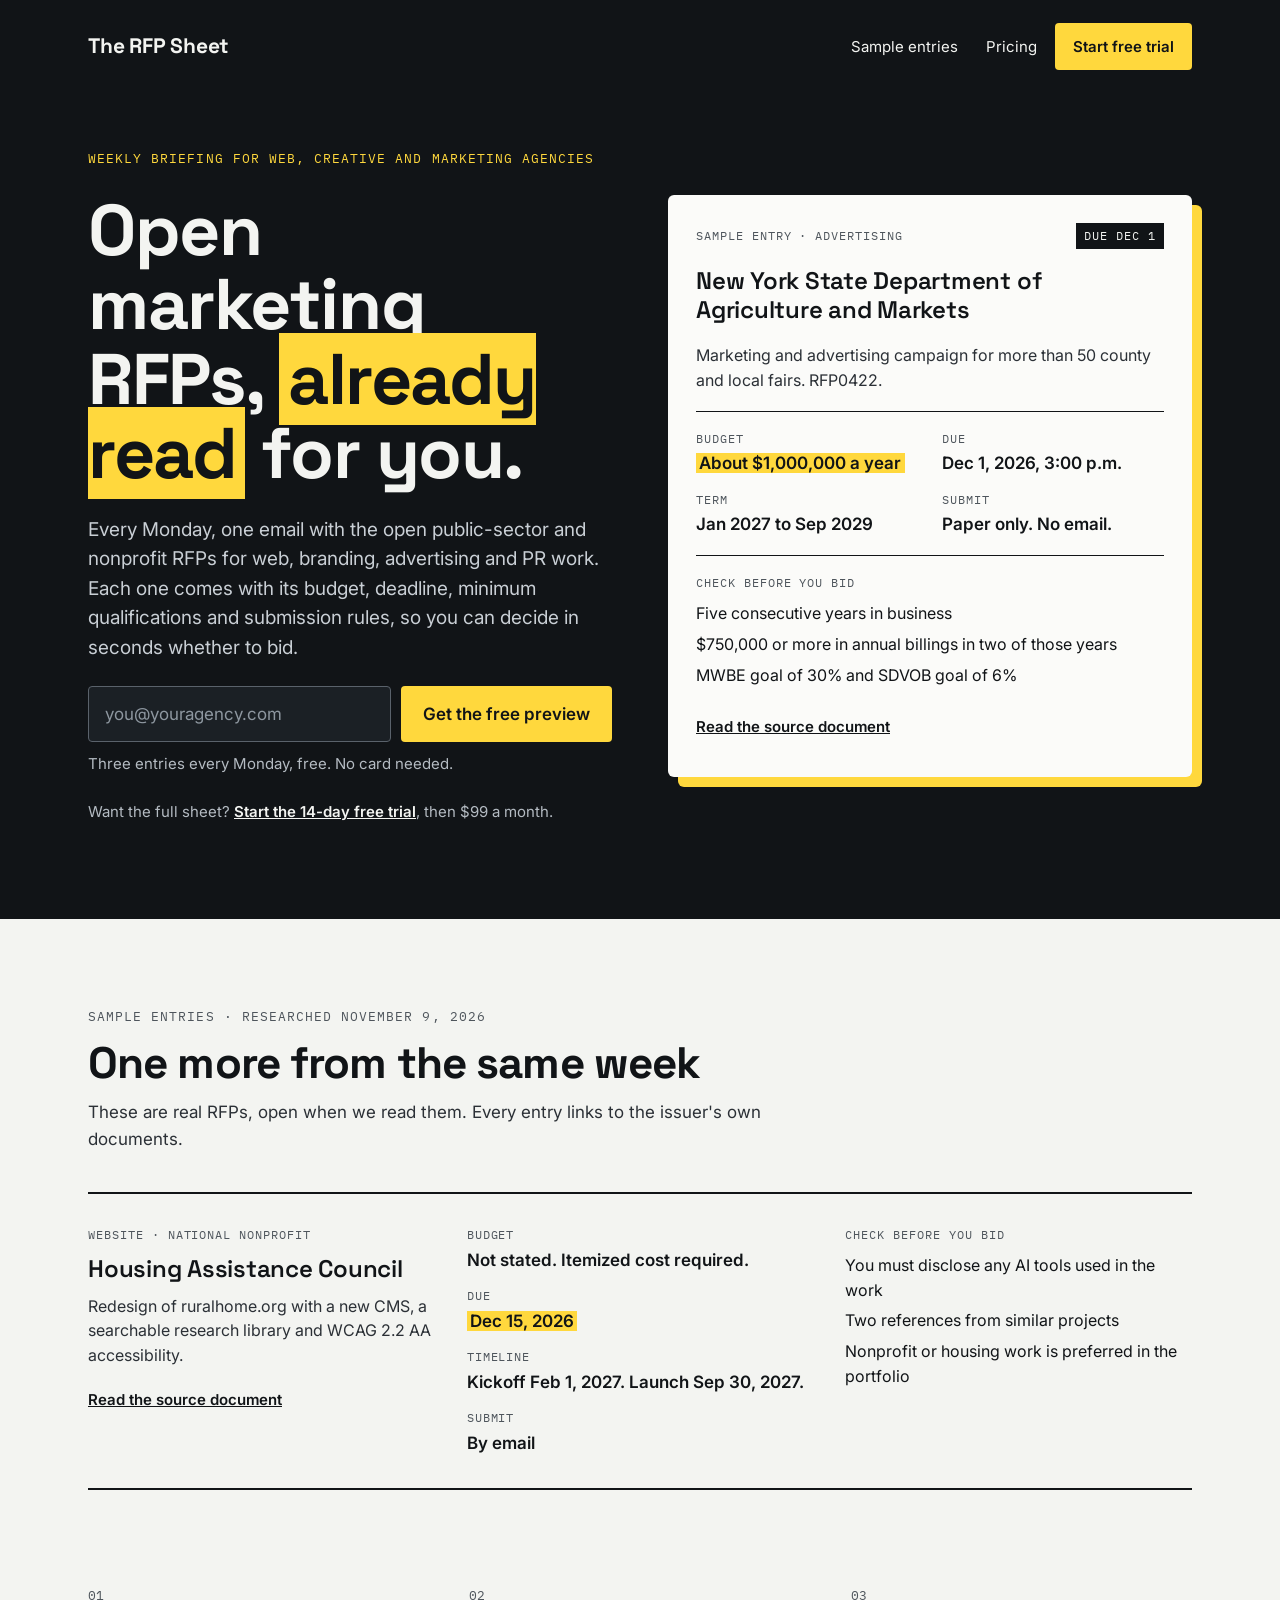
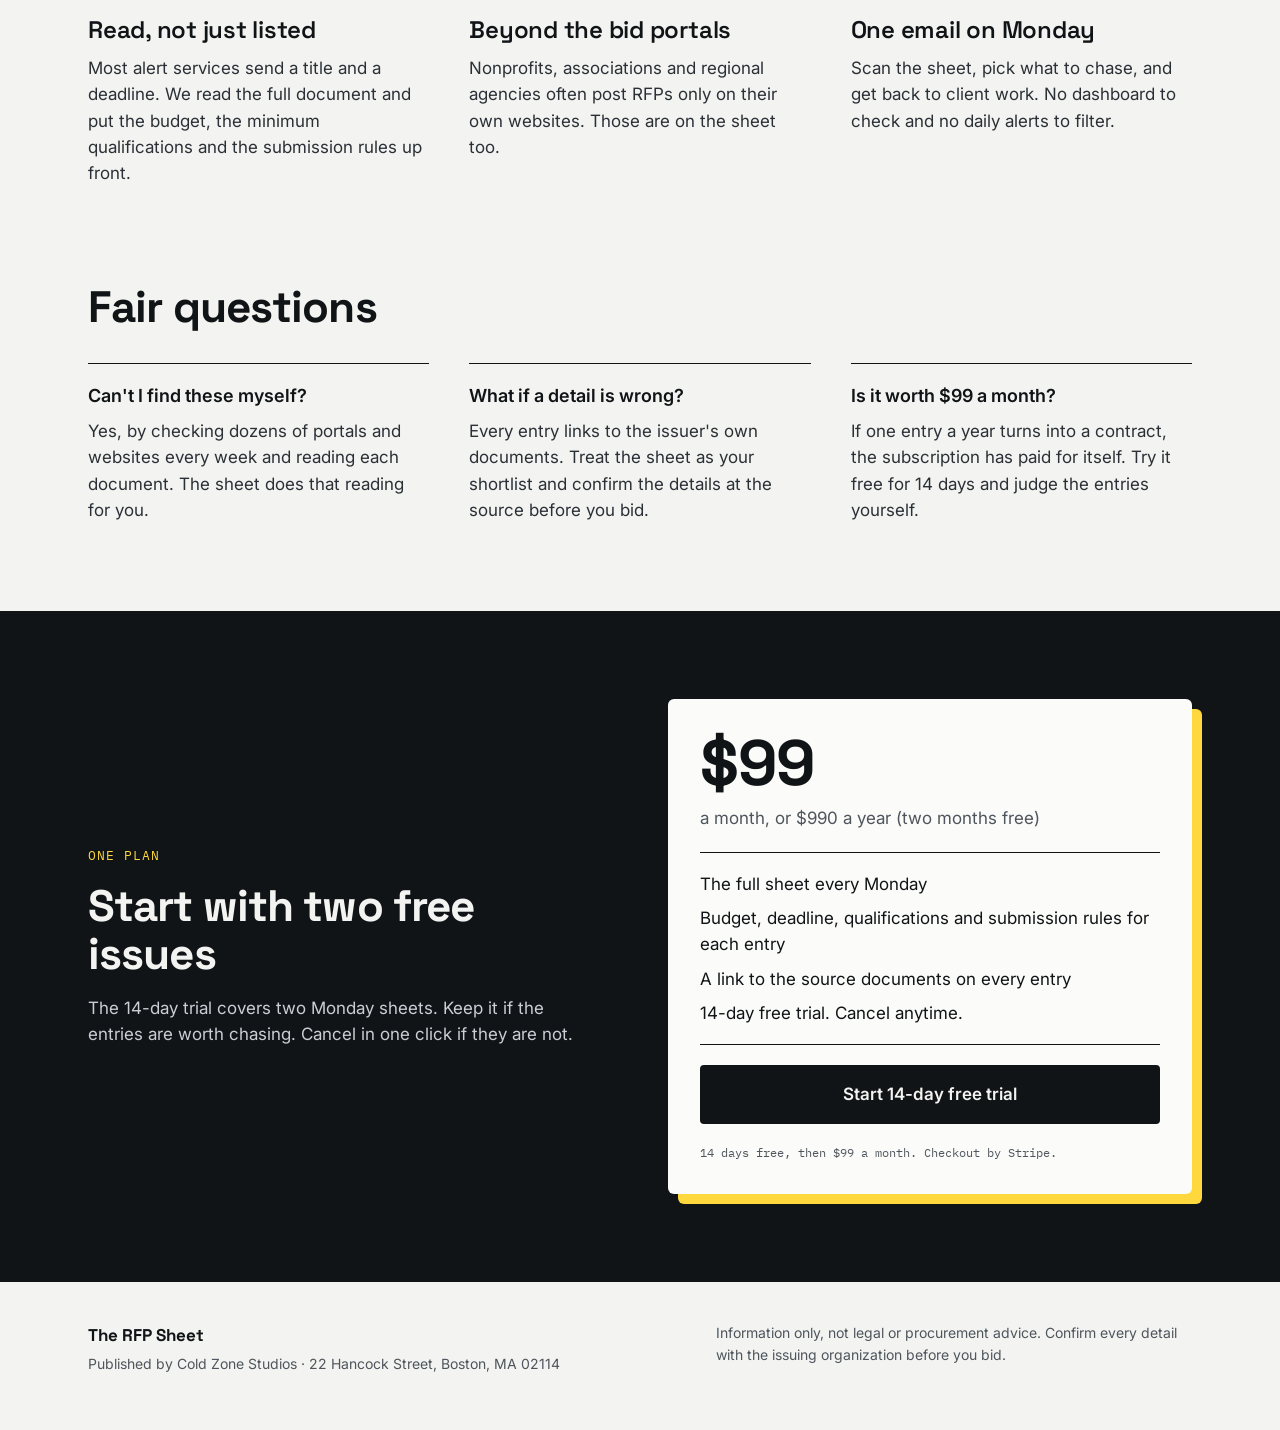
==== index.html @ 3661c415 "Add the RFP Sheet landing page One self-contained page. The free-preview form posts to Buttondown an" ====
<!doctype html>
<html lang="en">
<head>
<meta charset="utf-8">
<meta name="viewport" content="width=device-width, initial-scale=1">
<title>The RFP Sheet: open marketing RFPs, already read for you</title>
<meta name="description" content="A Monday email of open public-sector and nonprofit RFPs for web, creative and marketing agencies. Each entry gives the budget, deadline, qualifications and submission rules.">
<link rel="canonical" href="https://www.rfpsheet.com/">
<meta property="og:type" content="website">
<meta property="og:url" content="https://www.rfpsheet.com/">
<meta property="og:title" content="The RFP Sheet: open marketing RFPs, already read for you">
<meta property="og:description" content="A Monday email of open public-sector and nonprofit RFPs for agencies, with the budget, deadline, qualifications and submission rules for each.">
<link rel="icon" href="data:image/svg+xml,%3Csvg xmlns='http://www.w3.org/2000/svg' viewBox='0 0 32 32'%3E%3Crect width='32' height='32' rx='4' fill='%23111417'/%3E%3Crect x='7' y='9' width='18' height='4' fill='%23FFD83D'/%3E%3Crect x='7' y='16' width='18' height='2' fill='%23F3F4F1'/%3E%3Crect x='7' y='21' width='12' height='2' fill='%23F3F4F1'/%3E%3C/svg%3E">
<link rel="preconnect" href="https://fonts.googleapis.com">
<link rel="preconnect" href="https://fonts.gstatic.com" crossorigin>
<link href="https://fonts.googleapis.com/css2?family=IBM+Plex+Mono:wght@400;500&family=Inter:wght@400;500;600&family=Space+Grotesk:wght@500;600;700&display=swap" rel="stylesheet">
<style>
:root { --accent: #FFD83D; }
html { scroll-behavior: smooth; }
body { margin: 0; background: #F3F4F1; }
a { color: #111417; }
a:hover { color: #3A4047; }
a:focus-visible, button:focus-visible, input:focus-visible { outline: 3px solid var(--accent); outline-offset: 2px; }
.signup input::placeholder { color: #8E97A0; }
.signup button:hover { filter: brightness(0.94); }
.sr-only { position: absolute; width: 1px; height: 1px; padding: 0; margin: -1px; overflow: hidden; clip: rect(0, 0, 0, 0); white-space: nowrap; border: 0; }
@media (prefers-reduced-motion: reduce) { html { scroll-behavior: auto; } }
</style>
</head>
<body>
<div id="top" style="background: #F3F4F1; color: #111417; font-family: 'Inter', system-ui, sans-serif; font-size: 17px; line-height: 1.55">

<div style="background: #111417; color: #F3F4F1">
<div style="max-width: 1160px; margin: 0 auto; padding: 0 28px; box-sizing: border-box">

<header style="display: flex; justify-content: space-between; align-items: center; flex-wrap: wrap; gap: 12px; padding: 20px 0">
<a href="#top" style="font-family: 'Space Grotesk', system-ui, sans-serif; font-weight: 700; font-size: 21px; letter-spacing: -0.01em; color: #F3F4F1; text-decoration: none; padding: 10px 0">The RFP Sheet</a>
<nav style="display: flex; align-items: center; flex-wrap: wrap; gap: 8px">
<a href="#sample" style="color: #F3F4F1; font-size: 15px; text-decoration: none; padding: 12px 10px">Sample entries</a>
<a href="#pricing" style="color: #F3F4F1; font-size: 15px; text-decoration: none; padding: 12px 10px">Pricing</a>
<a href="https://buttondown.com/rfpsheet/buy" style="background: var(--accent); color: #111417; font-size: 15px; font-weight: 600; text-decoration: none; padding: 12px 18px; border-radius: 4px">Start free trial</a>
</nav>
</header>

<div style="display: grid; grid-template-columns: repeat(auto-fit, minmax(min(440px, 100%), 1fr)); gap: 56px; align-items: center; padding: 56px 0 96px; min-height: 480px">

<div style="display: flex; flex-direction: column; gap: 24px">
<div style="font-family: 'IBM Plex Mono', ui-monospace, monospace; font-size: 13px; letter-spacing: 0.08em; text-transform: uppercase; color: var(--accent)">Weekly briefing for web, creative and marketing agencies</div>
<h1 style="font-family: 'Space Grotesk', system-ui, sans-serif; font-weight: 700; font-size: clamp(40px, 5.6vw, 72px); line-height: 1.04; letter-spacing: -0.02em; margin: 0; text-wrap: balance">Open marketing RFPs, <span style="background: var(--accent); color: #111417; padding: 0 0.12em">already read</span> for you.</h1>
<p style="font-size: 19px; color: #C9CFD5; max-width: 34em; margin: 0; text-wrap: pretty">Every Monday, one email with the open public-sector and nonprofit RFPs for web, branding, advertising and PR work. Each one comes with its budget, deadline, minimum qualifications and submission rules, so you can decide in seconds whether to bid.</p>
<form class="signup" action="https://buttondown.com/api/emails/embed-subscribe/rfpsheet" method="post" style="display: flex; flex-wrap: wrap; gap: 10px; max-width: 540px; margin: 0">
<label for="bd-email" class="sr-only">Email address</label>
<input type="email" name="email" id="bd-email" required autocomplete="email" placeholder="you@youragency.com" style="flex: 1 1 240px; min-width: 0; box-sizing: border-box; font: inherit; font-size: 17px; padding: 14px 16px; border: 1px solid #5A626B; border-radius: 4px; background: #1B2025; color: #F3F4F1">
<button type="submit" style="flex: 0 0 auto; font: inherit; font-weight: 600; font-size: 17px; cursor: pointer; background: var(--accent); color: #111417; border: 0; padding: 15px 22px; border-radius: 4px">Get the free preview</button>
<p class="signup-note" role="status" style="flex: 1 1 100%; margin: 0; font-size: 15px; color: #B4BBC2">Three entries every Monday, free. No card needed.</p>
</form>
<p style="margin: 0; font-size: 15px; color: #B4BBC2">Want the full sheet? <a href="https://buttondown.com/rfpsheet/buy" style="color: #F3F4F1; font-weight: 600">Start the 14-day free trial</a>, then $99 a month.</p>
</div>

<div style="background: #FBFBF9; color: #111417; border-radius: 6px; padding: 28px; display: flex; flex-direction: column; gap: 18px; box-shadow: 10px 10px 0 var(--accent)">
<div style="display: flex; justify-content: space-between; align-items: center; flex-wrap: wrap; gap: 8px; font-family: 'IBM Plex Mono', ui-monospace, monospace; font-size: 12px; letter-spacing: 0.08em; text-transform: uppercase">
<span style="color: #4E555C">Sample entry · Advertising</span>
<span style="background: #111417; color: #F3F4F1; padding: 4px 8px">Due Dec 1</span>
</div>
<h2 style="font-family: 'Space Grotesk', system-ui, sans-serif; font-weight: 600; font-size: 24px; line-height: 1.2; letter-spacing: -0.01em; margin: 0">New York State Department of Agriculture and Markets</h2>
<p style="margin: 0; font-size: 16px; color: #2B3036">Marketing and advertising campaign for more than 50 county and local fairs. RFP0422.</p>
<dl style="display: grid; grid-template-columns: repeat(auto-fit, minmax(min(180px, 100%), 1fr)); gap: 14px 24px; margin: 0; padding: 18px 0; border-top: 1px solid #111417; border-bottom: 1px solid #111417">
<div style="display: flex; flex-direction: column; gap: 2px">
<dt style="font-family: 'IBM Plex Mono', ui-monospace, monospace; font-size: 12px; letter-spacing: 0.08em; text-transform: uppercase; color: #4E555C">Budget</dt>
<dd style="margin: 0; font-weight: 600"><span style="background: var(--accent); padding: 0 0.2em">About $1,000,000 a year</span></dd>
</div>
<div style="display: flex; flex-direction: column; gap: 2px">
<dt style="font-family: 'IBM Plex Mono', ui-monospace, monospace; font-size: 12px; letter-spacing: 0.08em; text-transform: uppercase; color: #4E555C">Due</dt>
<dd style="margin: 0; font-weight: 600">Dec 1, 2026, 3:00 p.m.</dd>
</div>
<div style="display: flex; flex-direction: column; gap: 2px">
<dt style="font-family: 'IBM Plex Mono', ui-monospace, monospace; font-size: 12px; letter-spacing: 0.08em; text-transform: uppercase; color: #4E555C">Term</dt>
<dd style="margin: 0; font-weight: 600">Jan 2027 to Sep 2029</dd>
</div>
<div style="display: flex; flex-direction: column; gap: 2px">
<dt style="font-family: 'IBM Plex Mono', ui-monospace, monospace; font-size: 12px; letter-spacing: 0.08em; text-transform: uppercase; color: #4E555C">Submit</dt>
<dd style="margin: 0; font-weight: 600">Paper only. No email.</dd>
</div>
</dl>
<div style="display: flex; flex-direction: column; gap: 8px">
<div style="font-family: 'IBM Plex Mono', ui-monospace, monospace; font-size: 12px; letter-spacing: 0.08em; text-transform: uppercase; color: #4E555C">Check before you bid</div>
<ul style="list-style: none; margin: 0; padding: 0; display: flex; flex-direction: column; gap: 6px; font-size: 16px">
<li>Five consecutive years in business</li>
<li>$750,000 or more in annual billings in two of those years</li>
<li>MWBE goal of 30% and SDVOB goal of 6%</li>
</ul>
</div>
<a href="https://agriculture.ny.gov/system/files/documents/2026/10/requestforproposals_rfp0422_marketingandadvertisingfornewyorkstatecountyandlocalfairs.pdf" style="font-size: 15px; font-weight: 600; padding: 10px 0">Read the source document</a>
</div>

</div>
</div>
</div>

<div id="sample" style="max-width: 1160px; margin: 0 auto; padding: 88px 28px 32px; box-sizing: border-box; display: flex; flex-direction: column; gap: 40px">
<div style="display: flex; flex-direction: column; gap: 12px; max-width: 720px">
<div style="font-family: 'IBM Plex Mono', ui-monospace, monospace; font-size: 13px; letter-spacing: 0.08em; text-transform: uppercase; color: #4E555C">Sample entries · Researched November 9, 2026</div>
<h2 style="font-family: 'Space Grotesk', system-ui, sans-serif; font-weight: 700; font-size: clamp(30px, 3.6vw, 44px); line-height: 1.1; letter-spacing: -0.02em; margin: 0">One more from the same week</h2>
<p style="margin: 0; color: #2B3036">These are real RFPs, open when we read them. Every entry links to the issuer's own documents.</p>
</div>

<div style="display: flex; flex-direction: column">

<div style="border-top: 2px solid #111417; border-bottom: 2px solid #111417; padding: 32px 0; display: grid; grid-template-columns: repeat(auto-fit, minmax(min(300px, 100%), 1fr)); gap: 32px">
<div style="display: flex; flex-direction: column; gap: 10px">
<div style="font-family: 'IBM Plex Mono', ui-monospace, monospace; font-size: 12px; letter-spacing: 0.08em; text-transform: uppercase; color: #4E555C">Website · National nonprofit</div>
<h3 style="font-family: 'Space Grotesk', system-ui, sans-serif; font-weight: 600; font-size: 24px; line-height: 1.2; letter-spacing: -0.01em; margin: 0">Housing Assistance Council</h3>
<p style="margin: 0; font-size: 16px; color: #2B3036">Redesign of ruralhome.org with a new CMS, a searchable research library and WCAG 2.2 AA accessibility.</p>
<a href="http://ruralhome.org/rfp-website-redesign/" style="font-size: 15px; font-weight: 600; padding: 10px 0">Read the source document</a>
</div>
<dl style="display: flex; flex-direction: column; gap: 14px; margin: 0">
<div style="display: flex; flex-direction: column; gap: 2px">
<dt style="font-family: 'IBM Plex Mono', ui-monospace, monospace; font-size: 12px; letter-spacing: 0.08em; text-transform: uppercase; color: #4E555C">Budget</dt>
<dd style="margin: 0; font-weight: 600">Not stated. Itemized cost required.</dd>
</div>
<div style="display: flex; flex-direction: column; gap: 2px">
<dt style="font-family: 'IBM Plex Mono', ui-monospace, monospace; font-size: 12px; letter-spacing: 0.08em; text-transform: uppercase; color: #4E555C">Due</dt>
<dd style="margin: 0; font-weight: 600"><span style="background: var(--accent); padding: 0 0.2em">Dec 15, 2026</span></dd>
</div>
<div style="display: flex; flex-direction: column; gap: 2px">
<dt style="font-family: 'IBM Plex Mono', ui-monospace, monospace; font-size: 12px; letter-spacing: 0.08em; text-transform: uppercase; color: #4E555C">Timeline</dt>
<dd style="margin: 0; font-weight: 600">Kickoff Feb 1, 2027. Launch Sep 30, 2027.</dd>
</div>
<div style="display: flex; flex-direction: column; gap: 2px">
<dt style="font-family: 'IBM Plex Mono', ui-monospace, monospace; font-size: 12px; letter-spacing: 0.08em; text-transform: uppercase; color: #4E555C">Submit</dt>
<dd style="margin: 0; font-weight: 600">By email</dd>
</div>
</dl>
<div style="display: flex; flex-direction: column; gap: 8px">
<div style="font-family: 'IBM Plex Mono', ui-monospace, monospace; font-size: 12px; letter-spacing: 0.08em; text-transform: uppercase; color: #4E555C">Check before you bid</div>
<ul style="list-style: none; margin: 0; padding: 0; display: flex; flex-direction: column; gap: 6px; font-size: 16px">
<li>You must disclose any AI tools used in the work</li>
<li>Two references from similar projects</li>
<li>Nonprofit or housing work is preferred in the portfolio</li>
</ul>
</div>
</div>

</div>
</div>

<div style="max-width: 1160px; margin: 0 auto; padding: 64px 28px; box-sizing: border-box; display: grid; grid-template-columns: repeat(auto-fit, minmax(min(280px, 100%), 1fr)); gap: 40px">
<div style="display: flex; flex-direction: column; gap: 10px">
<div style="font-family: 'IBM Plex Mono', ui-monospace, monospace; font-size: 13px; color: #4E555C">01</div>
<h3 style="font-family: 'Space Grotesk', system-ui, sans-serif; font-weight: 600; font-size: 24px; line-height: 1.2; letter-spacing: -0.01em; margin: 0">Read, not just listed</h3>
<p style="margin: 0; color: #2B3036">Most alert services send a title and a deadline. We read the full document and put the budget, the minimum qualifications and the submission rules up front.</p>
</div>
<div style="display: flex; flex-direction: column; gap: 10px">
<div style="font-family: 'IBM Plex Mono', ui-monospace, monospace; font-size: 13px; color: #4E555C">02</div>
<h3 style="font-family: 'Space Grotesk', system-ui, sans-serif; font-weight: 600; font-size: 24px; line-height: 1.2; letter-spacing: -0.01em; margin: 0">Beyond the bid portals</h3>
<p style="margin: 0; color: #2B3036">Nonprofits, associations and regional agencies often post RFPs only on their own websites. Those are on the sheet too.</p>
</div>
<div style="display: flex; flex-direction: column; gap: 10px">
<div style="font-family: 'IBM Plex Mono', ui-monospace, monospace; font-size: 13px; color: #4E555C">03</div>
<h3 style="font-family: 'Space Grotesk', system-ui, sans-serif; font-weight: 600; font-size: 24px; line-height: 1.2; letter-spacing: -0.01em; margin: 0">One email on Monday</h3>
<p style="margin: 0; color: #2B3036">Scan the sheet, pick what to chase, and get back to client work. No dashboard to check and no daily alerts to filter.</p>
</div>
</div>

<div style="max-width: 1160px; margin: 0 auto; padding: 32px 28px 88px; box-sizing: border-box; display: flex; flex-direction: column; gap: 32px">
<h2 style="font-family: 'Space Grotesk', system-ui, sans-serif; font-weight: 700; font-size: clamp(30px, 3.6vw, 44px); line-height: 1.1; letter-spacing: -0.02em; margin: 0">Fair questions</h2>
<div style="display: grid; grid-template-columns: repeat(auto-fit, minmax(min(280px, 100%), 1fr)); gap: 40px">
<div style="display: flex; flex-direction: column; gap: 8px; border-top: 1px solid #111417; padding-top: 18px">
<h3 style="font-family: 'Inter', system-ui, sans-serif; font-weight: 600; font-size: 18px; margin: 0">Can't I find these myself?</h3>
<p style="margin: 0; color: #2B3036">Yes, by checking dozens of portals and websites every week and reading each document. The sheet does that reading for you.</p>
</div>
<div style="display: flex; flex-direction: column; gap: 8px; border-top: 1px solid #111417; padding-top: 18px">
<h3 style="font-family: 'Inter', system-ui, sans-serif; font-weight: 600; font-size: 18px; margin: 0">What if a detail is wrong?</h3>
<p style="margin: 0; color: #2B3036">Every entry links to the issuer's own documents. Treat the sheet as your shortlist and confirm the details at the source before you bid.</p>
</div>
<div style="display: flex; flex-direction: column; gap: 8px; border-top: 1px solid #111417; padding-top: 18px">
<h3 style="font-family: 'Inter', system-ui, sans-serif; font-weight: 600; font-size: 18px; margin: 0">Is it worth $99 a month?</h3>
<p style="margin: 0; color: #2B3036">If one entry a year turns into a contract, the subscription has paid for itself. Try it free for 14 days and judge the entries yourself.</p>
</div>
</div>
</div>

<div id="pricing" style="background: #111417; color: #F3F4F1">
<div style="max-width: 1160px; margin: 0 auto; padding: 88px 28px; box-sizing: border-box; display: grid; grid-template-columns: repeat(auto-fit, minmax(min(380px, 100%), 1fr)); gap: 56px; align-items: center">
<div style="display: flex; flex-direction: column; gap: 16px">
<div style="font-family: 'IBM Plex Mono', ui-monospace, monospace; font-size: 13px; letter-spacing: 0.08em; text-transform: uppercase; color: var(--accent)">One plan</div>
<h2 style="font-family: 'Space Grotesk', system-ui, sans-serif; font-weight: 700; font-size: clamp(30px, 3.6vw, 44px); line-height: 1.1; letter-spacing: -0.02em; margin: 0">Start with two free issues</h2>
<p style="margin: 0; color: #C9CFD5; max-width: 30em">The 14-day trial covers two Monday sheets. Keep it if the entries are worth chasing. Cancel in one click if they are not.</p>
</div>
<div style="background: #FBFBF9; color: #111417; border-radius: 6px; padding: 32px; display: flex; flex-direction: column; gap: 20px; box-shadow: 10px 10px 0 var(--accent)">
<div style="display: flex; align-items: baseline; flex-wrap: wrap; gap: 10px">
<span style="font-family: 'Space Grotesk', system-ui, sans-serif; font-weight: 700; font-size: 64px; line-height: 1; letter-spacing: -0.02em">$99</span>
<span style="font-size: 17px; color: #4E555C">a month, or $990 a year (two months free)</span>
</div>
<ul style="list-style: none; margin: 0; padding: 18px 0; display: flex; flex-direction: column; gap: 8px; border-top: 1px solid #111417; border-bottom: 1px solid #111417">
<li>The full sheet every Monday</li>
<li>Budget, deadline, qualifications and submission rules for each entry</li>
<li>A link to the source documents on every entry</li>
<li>14-day free trial. Cancel anytime.</li>
</ul>
<a href="https://buttondown.com/rfpsheet/buy" style="background: #111417; color: #F3F4F1; font-weight: 600; font-size: 17px; text-decoration: none; text-align: center; padding: 16px 22px; border-radius: 4px">Start 14-day free trial</a>
<div style="font-family: 'IBM Plex Mono', ui-monospace, monospace; font-size: 12px; color: #4E555C">14 days free, then $99 a month. Checkout by Stripe.</div>
</div>
</div>
</div>

<footer style="max-width: 1160px; margin: 0 auto; padding: 40px 28px 56px; box-sizing: border-box; display: flex; justify-content: space-between; flex-wrap: wrap; gap: 16px 40px; font-size: 14px; color: #4E555C">
<div style="display: flex; flex-direction: column; gap: 4px">
<div style="font-family: 'Space Grotesk', system-ui, sans-serif; font-weight: 700; font-size: 17px; color: #111417">The RFP Sheet</div>
<div>Published by Cold Zone Studios · 22 Hancock Street, Boston, MA 02114</div>
</div>
<div style="max-width: 34em">Information only, not legal or procurement advice. Confirm every detail with the issuing organization before you bid.</div>
</footer>

</div>
<script>
// On any host other than the live site (for example a preview), keep the form from posting.
(function () {
  var live = /(^|\.)rfpsheet\.com$/.test(location.hostname);
  if (live) return;
  var form = document.querySelector('form.signup');
  if (!form) return;
  form.addEventListener('submit', function (event) {
    event.preventDefault();
    var note = form.querySelector('.signup-note');
    if (note) note.textContent = 'Preview only: sign-up works once this page is live at rfpsheet.com.';
  });
})();
</script>
</body>
</html>
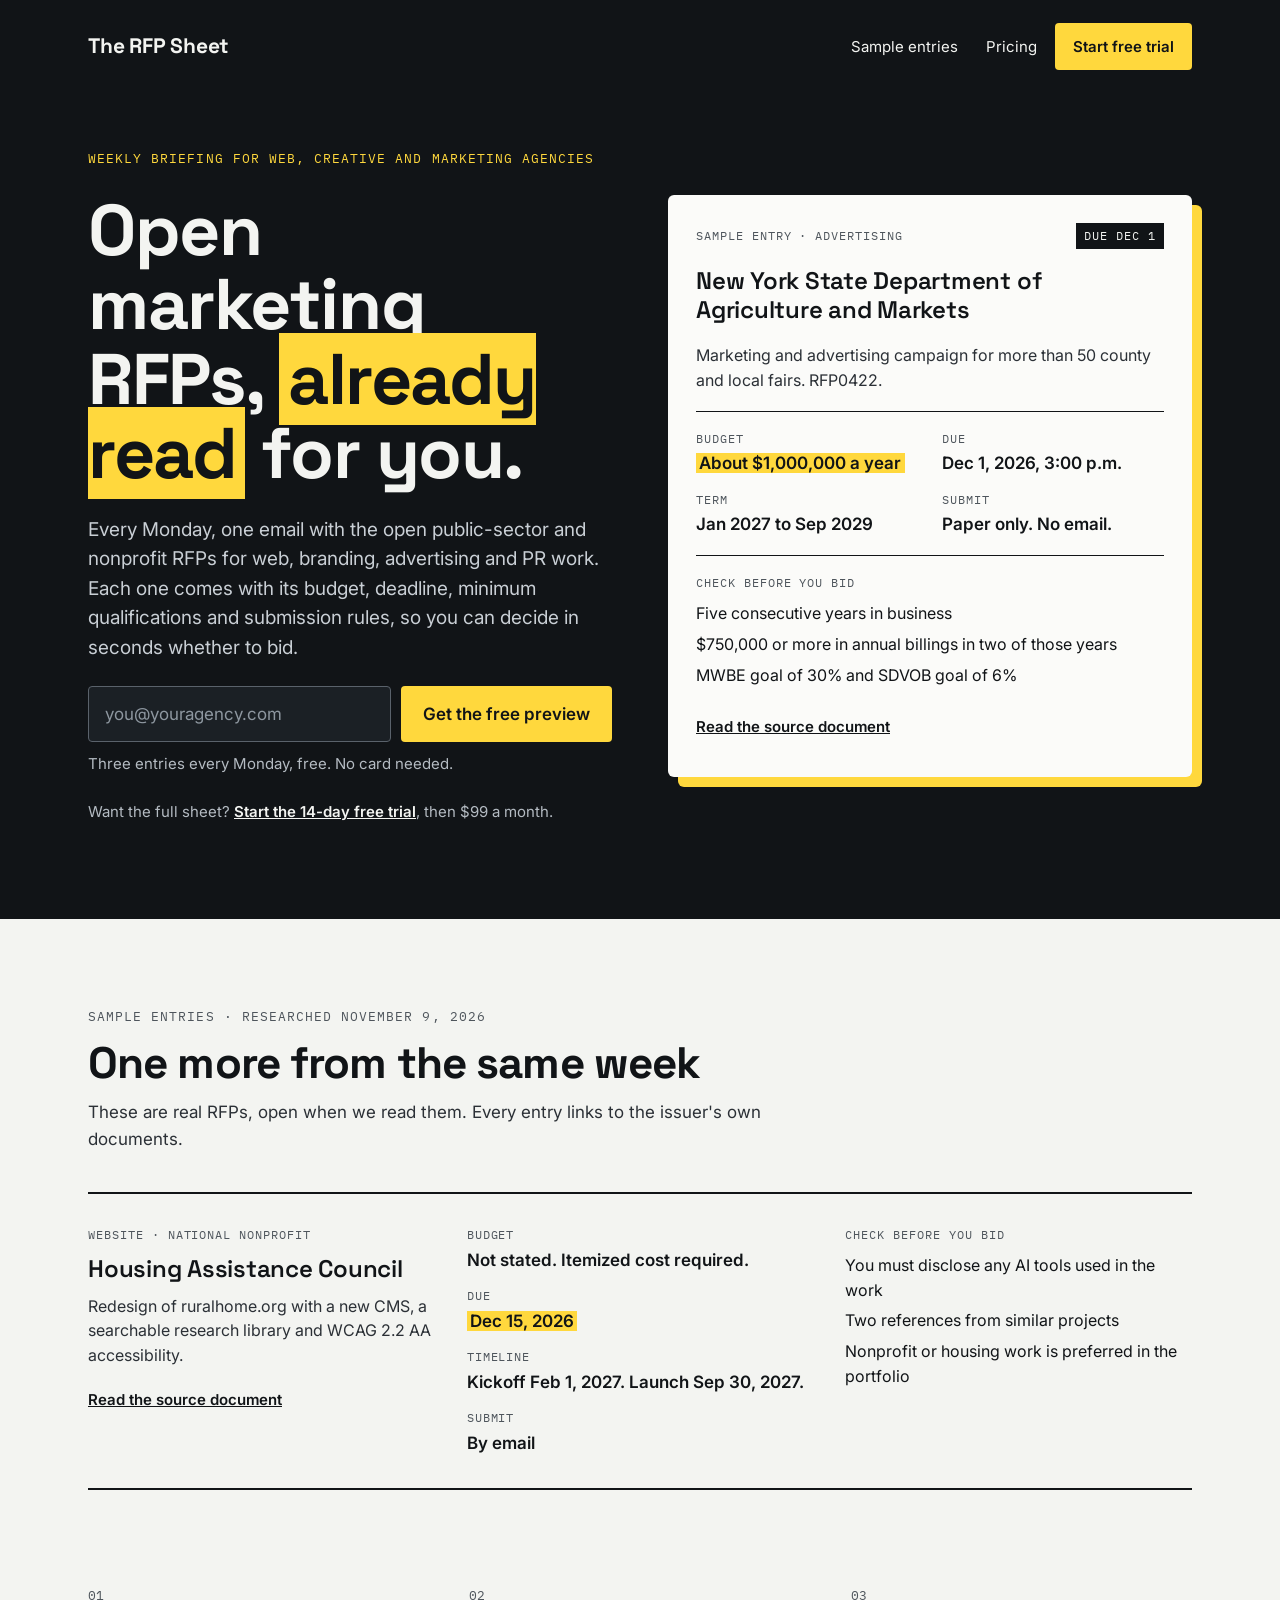
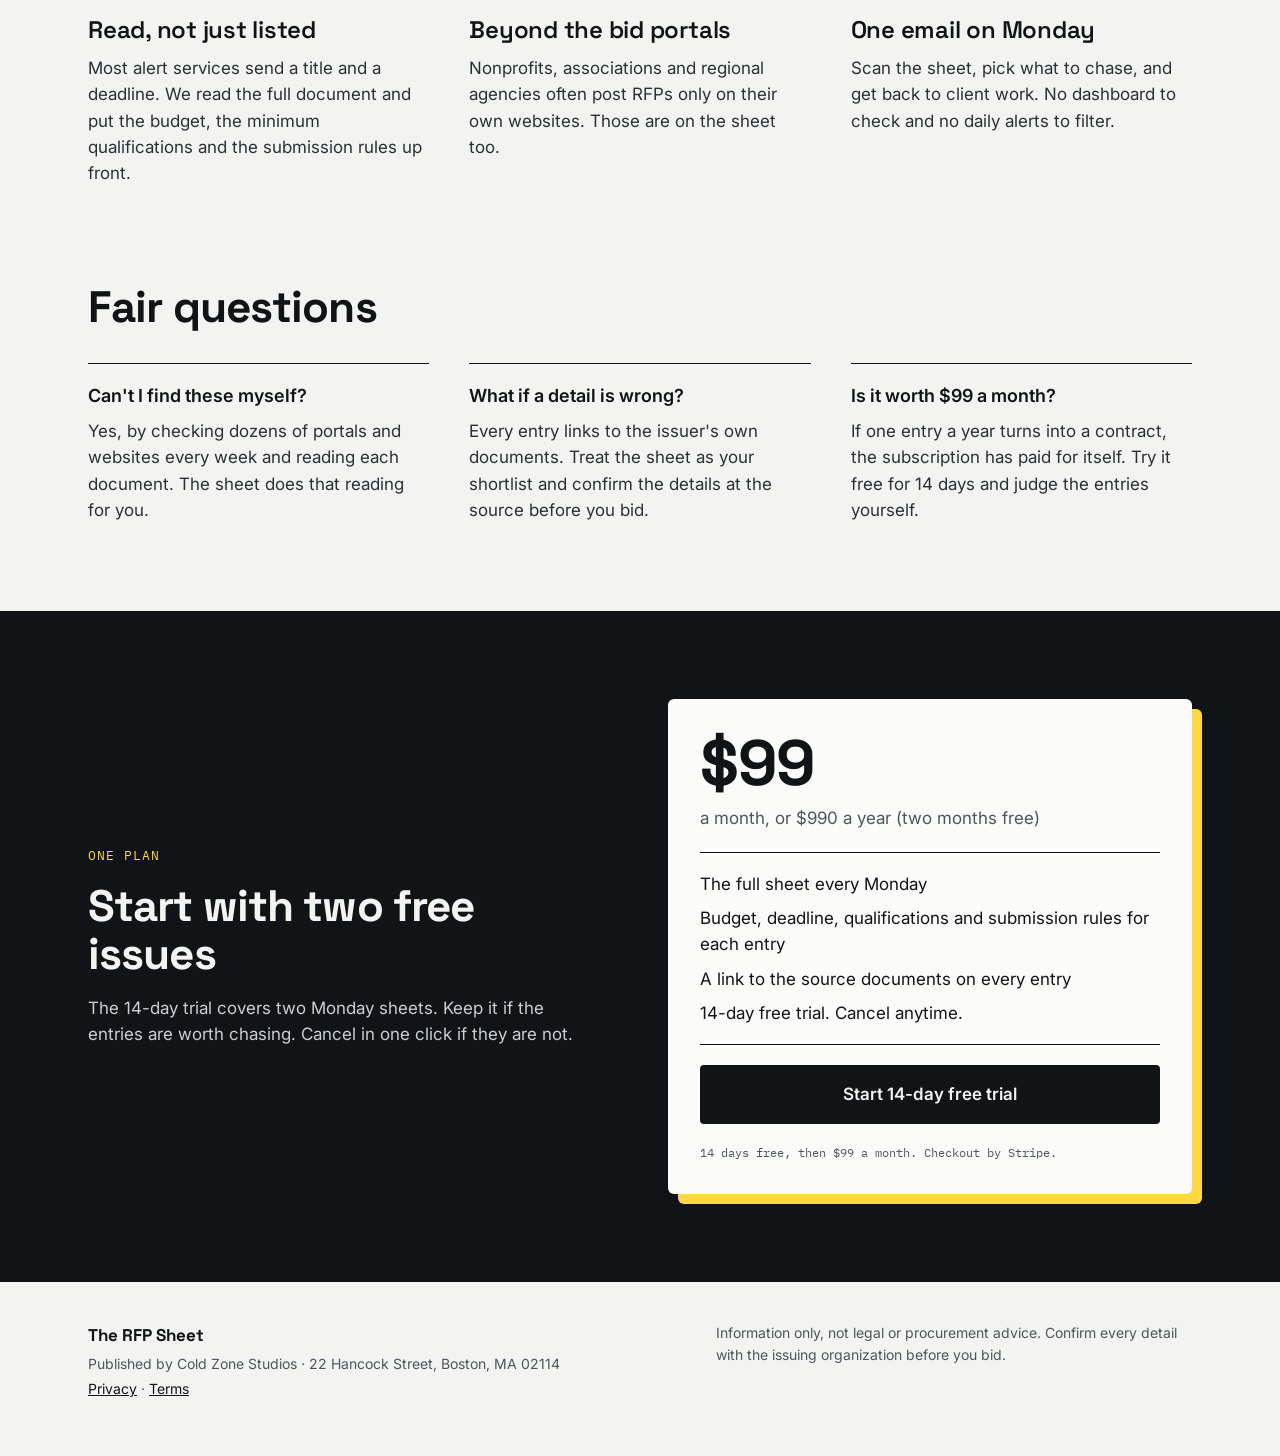
==== commit ae5e7e4f: "Add privacy and terms pages Plain-language pages that describe the actual setup, linked from the foo" ====
--- a/index.html
+++ b/index.html
@@ -208,6 +208,7 @@
 <div style="display: flex; flex-direction: column; gap: 4px">
 <div style="font-family: 'Space Grotesk', system-ui, sans-serif; font-weight: 700; font-size: 17px; color: #111417">The RFP Sheet</div>
 <div>Published by Cold Zone Studios · 22 Hancock Street, Boston, MA 02114</div>
+<div><a href="/privacy.html">Privacy</a> · <a href="/terms.html">Terms</a></div>
 </div>
 <div style="max-width: 34em">Information only, not legal or procurement advice. Confirm every detail with the issuing organization before you bid.</div>
 </footer>
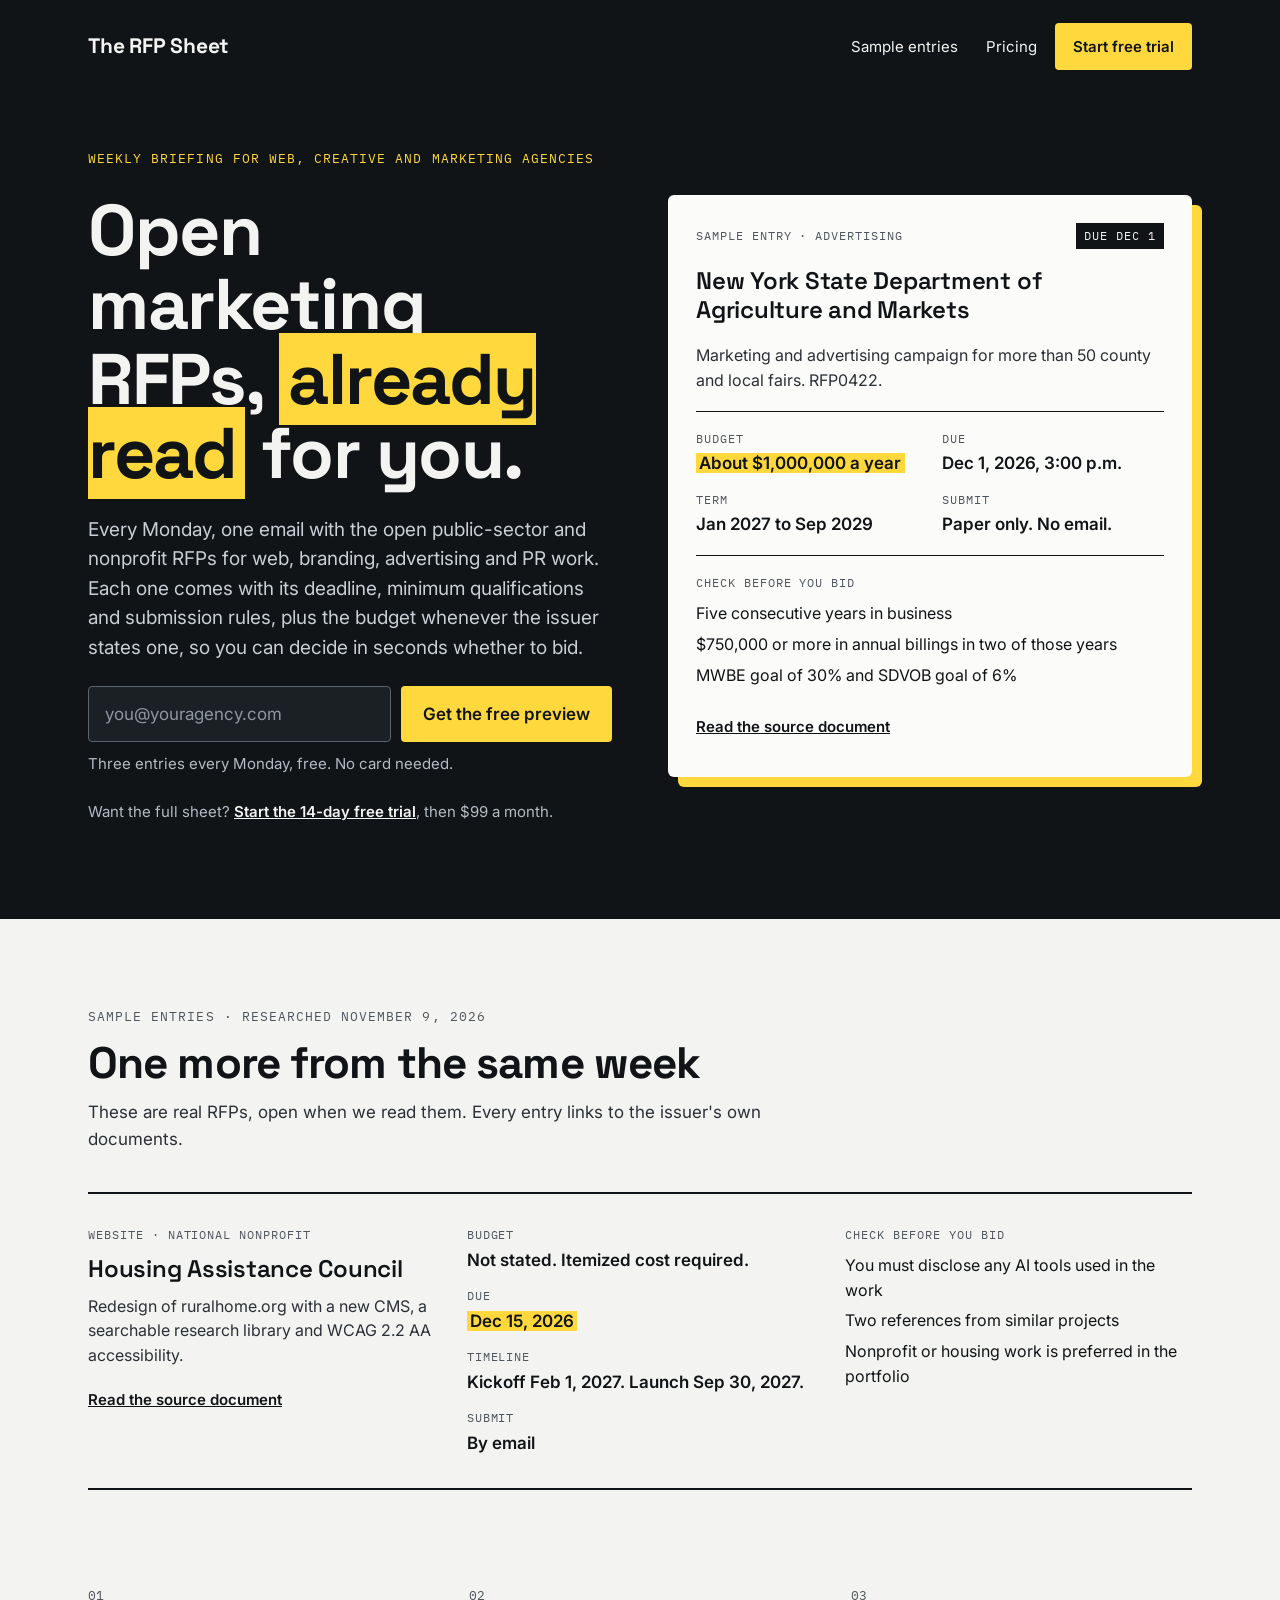
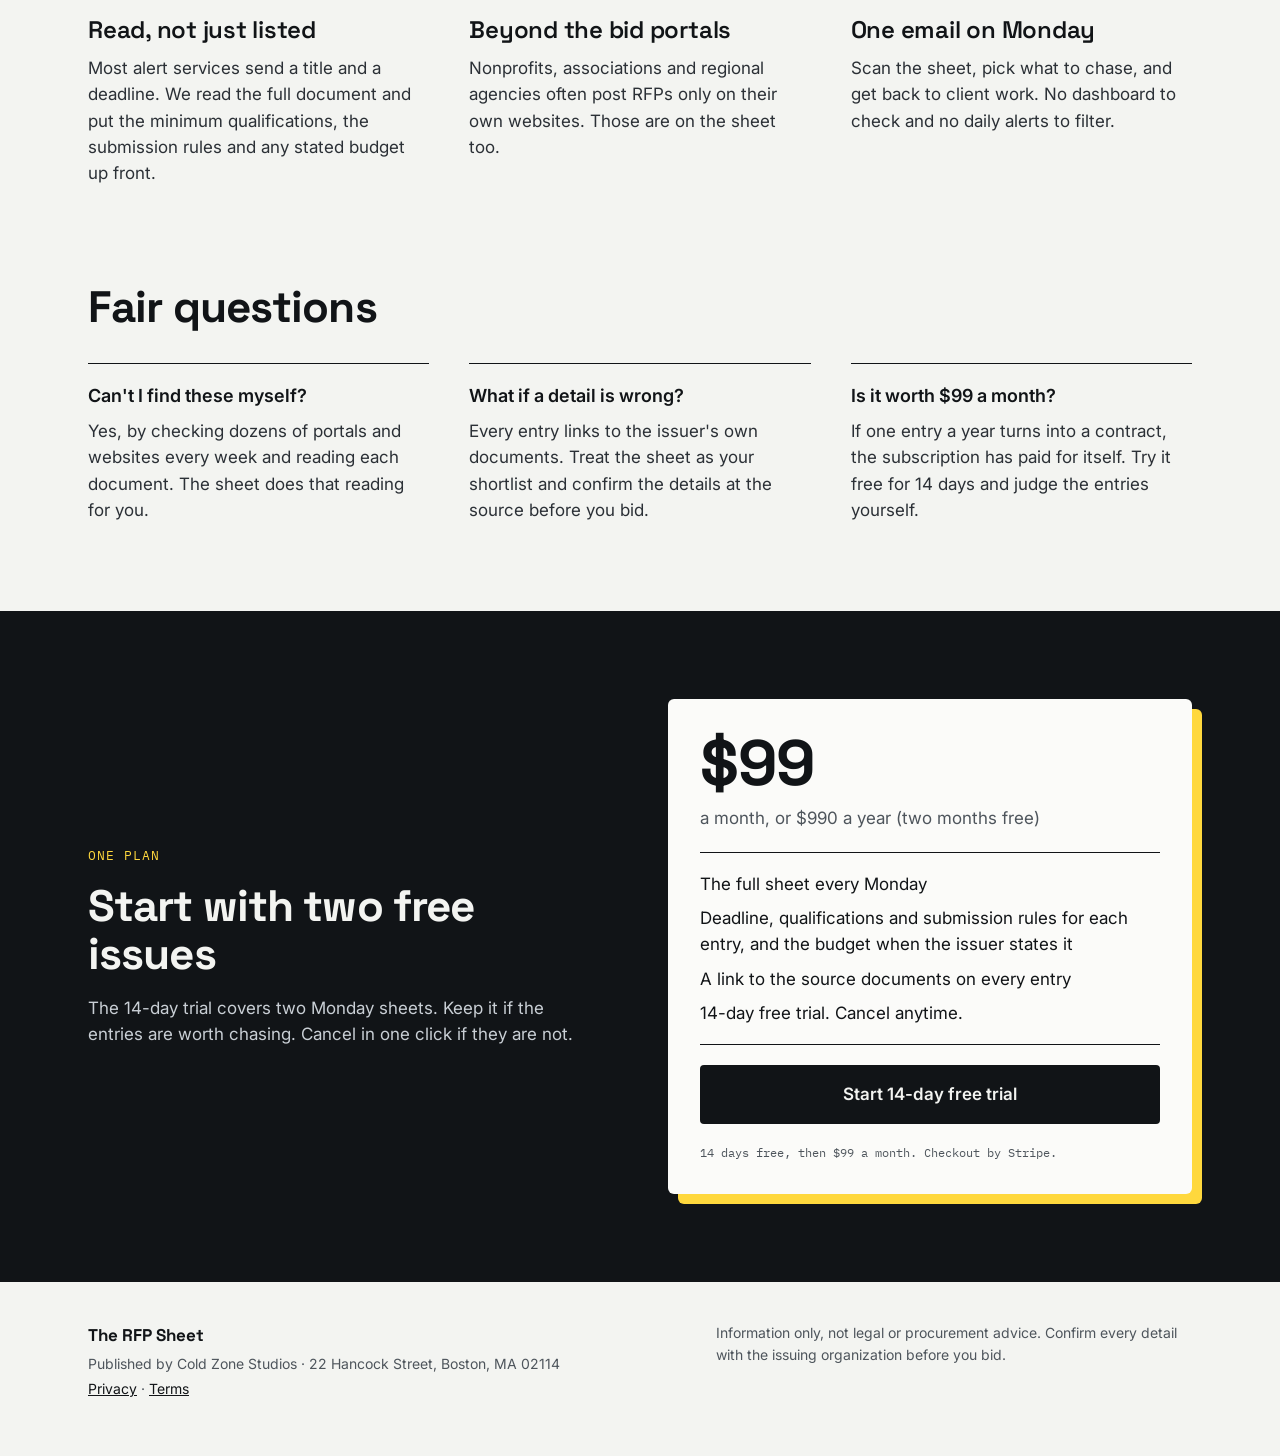
==== commit d7ed159b: "Say budgets appear when the issuer states one Most public RFPs do not state a budget, so the page no" ====
--- a/index.html
+++ b/index.html
@@ -4,12 +4,12 @@
 <meta charset="utf-8">
 <meta name="viewport" content="width=device-width, initial-scale=1">
 <title>The RFP Sheet: open marketing RFPs, already read for you</title>
-<meta name="description" content="A Monday email of open public-sector and nonprofit RFPs for web, creative and marketing agencies. Each entry gives the budget, deadline, qualifications and submission rules.">
+<meta name="description" content="A Monday email of open public-sector and nonprofit RFPs for web, creative and marketing agencies. Each entry gives the deadline, qualifications, submission rules and any stated budget.">
 <link rel="canonical" href="https://www.rfpsheet.com/">
 <meta property="og:type" content="website">
 <meta property="og:url" content="https://www.rfpsheet.com/">
 <meta property="og:title" content="The RFP Sheet: open marketing RFPs, already read for you">
-<meta property="og:description" content="A Monday email of open public-sector and nonprofit RFPs for agencies, with the budget, deadline, qualifications and submission rules for each.">
+<meta property="og:description" content="A Monday email of open public-sector and nonprofit RFPs for agencies, with the deadline, qualifications, submission rules and any stated budget for each.">
 <link rel="icon" href="data:image/svg+xml,%3Csvg xmlns='http://www.w3.org/2000/svg' viewBox='0 0 32 32'%3E%3Crect width='32' height='32' rx='4' fill='%23111417'/%3E%3Crect x='7' y='9' width='18' height='4' fill='%23FFD83D'/%3E%3Crect x='7' y='16' width='18' height='2' fill='%23F3F4F1'/%3E%3Crect x='7' y='21' width='12' height='2' fill='%23F3F4F1'/%3E%3C/svg%3E">
 <link rel="preconnect" href="https://fonts.googleapis.com">
 <link rel="preconnect" href="https://fonts.gstatic.com" crossorigin>
@@ -47,7 +47,7 @@
 <div style="display: flex; flex-direction: column; gap: 24px">
 <div style="font-family: 'IBM Plex Mono', ui-monospace, monospace; font-size: 13px; letter-spacing: 0.08em; text-transform: uppercase; color: var(--accent)">Weekly briefing for web, creative and marketing agencies</div>
 <h1 style="font-family: 'Space Grotesk', system-ui, sans-serif; font-weight: 700; font-size: clamp(40px, 5.6vw, 72px); line-height: 1.04; letter-spacing: -0.02em; margin: 0; text-wrap: balance">Open marketing RFPs, <span style="background: var(--accent); color: #111417; padding: 0 0.12em">already read</span> for you.</h1>
-<p style="font-size: 19px; color: #C9CFD5; max-width: 34em; margin: 0; text-wrap: pretty">Every Monday, one email with the open public-sector and nonprofit RFPs for web, branding, advertising and PR work. Each one comes with its budget, deadline, minimum qualifications and submission rules, so you can decide in seconds whether to bid.</p>
+<p style="font-size: 19px; color: #C9CFD5; max-width: 34em; margin: 0; text-wrap: pretty">Every Monday, one email with the open public-sector and nonprofit RFPs for web, branding, advertising and PR work. Each one comes with its deadline, minimum qualifications and submission rules, plus the budget whenever the issuer states one, so you can decide in seconds whether to bid.</p>
 <form class="signup" action="https://buttondown.com/api/emails/embed-subscribe/rfpsheet" method="post" style="display: flex; flex-wrap: wrap; gap: 10px; max-width: 540px; margin: 0">
 <label for="bd-email" class="sr-only">Email address</label>
 <input type="email" name="email" id="bd-email" required autocomplete="email" placeholder="you@youragency.com" style="flex: 1 1 240px; min-width: 0; box-sizing: border-box; font: inherit; font-size: 17px; padding: 14px 16px; border: 1px solid #5A626B; border-radius: 4px; background: #1B2025; color: #F3F4F1">
@@ -148,7 +148,7 @@
 <div style="display: flex; flex-direction: column; gap: 10px">
 <div style="font-family: 'IBM Plex Mono', ui-monospace, monospace; font-size: 13px; color: #4E555C">01</div>
 <h3 style="font-family: 'Space Grotesk', system-ui, sans-serif; font-weight: 600; font-size: 24px; line-height: 1.2; letter-spacing: -0.01em; margin: 0">Read, not just listed</h3>
-<p style="margin: 0; color: #2B3036">Most alert services send a title and a deadline. We read the full document and put the budget, the minimum qualifications and the submission rules up front.</p>
+<p style="margin: 0; color: #2B3036">Most alert services send a title and a deadline. We read the full document and put the minimum qualifications, the submission rules and any stated budget up front.</p>
 </div>
 <div style="display: flex; flex-direction: column; gap: 10px">
 <div style="font-family: 'IBM Plex Mono', ui-monospace, monospace; font-size: 13px; color: #4E555C">02</div>
@@ -194,7 +194,7 @@
 </div>
 <ul style="list-style: none; margin: 0; padding: 18px 0; display: flex; flex-direction: column; gap: 8px; border-top: 1px solid #111417; border-bottom: 1px solid #111417">
 <li>The full sheet every Monday</li>
-<li>Budget, deadline, qualifications and submission rules for each entry</li>
+<li>Deadline, qualifications and submission rules for each entry, and the budget when the issuer states it</li>
 <li>A link to the source documents on every entry</li>
 <li>14-day free trial. Cancel anytime.</li>
 </ul>
